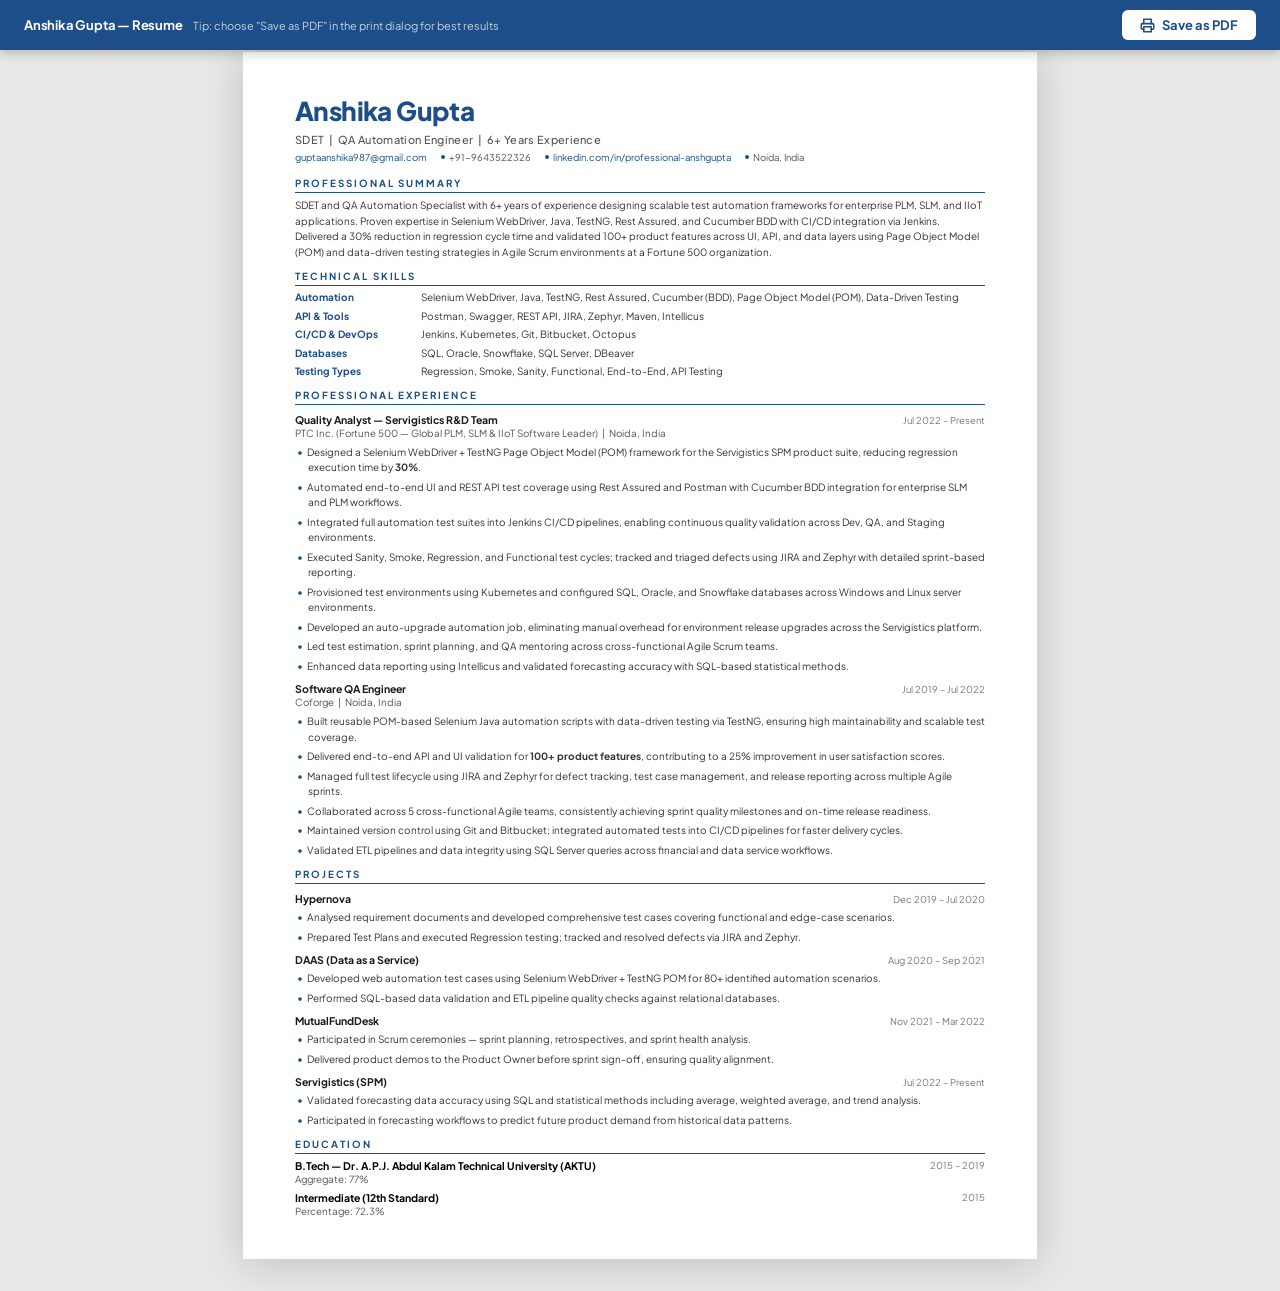
==== assets/resume/resume-print.html @ cdb739ea "intial commit" ====
<!DOCTYPE html>
<html lang="en">
<head>
  <meta charset="UTF-8" />
  <meta name="viewport" content="width=device-width, initial-scale=1.0" />
  <title>Anshika Gupta – Resume</title>
  <style>
    /* ── Screen preview ───────────────────────────────────────────── */
    @import url('https://fonts.googleapis.com/css2?family=Plus+Jakarta+Sans:wght@400;500;600;700;800&display=swap');

    *, *::before, *::after { box-sizing: border-box; margin: 0; padding: 0; }

    body {
      font-family: 'Plus Jakarta Sans', 'Inter', Arial, sans-serif;
      background: #e8e8e8;
      display: flex;
      justify-content: center;
      padding: 2rem 1rem;
    }

    .page {
      background: #ffffff;
      width: 794px;
      min-height: 1123px;
      padding: 42px 52px;
      box-shadow: 0 4px 40px rgba(0,0,0,0.18);
    }

    /* ── Typography ─────────────────────────────────────────────────── */
    h1   { font-size: 26px; font-weight: 800; color: #1d4e89; letter-spacing: -0.6px; }
    h2   { font-size: 11px; font-weight: 500; color: #555; margin-top: 6px; letter-spacing: 0.03em; }
    h3   { font-size: 10.5px; font-weight: 700; color: #1a1a1a; letter-spacing: -0.01em; }
    h4   { font-size: 9.8px;  font-weight: 700; color: #1d4e89; margin-top: 10px; letter-spacing: 0.2em; text-transform: uppercase; padding-bottom: 3px; border-bottom: 1.5px solid #1d4e89; }
    p    { font-size: 10px; color: #333; line-height: 1.55; }
    ul   { padding-left: 0; list-style: none; }
    li   { font-size: 10px; color: #333; line-height: 1.55; padding-left: 1.25em; text-indent: -1.1em; margin-bottom: 2px; }
    li::before { content: "•"; color: #1d4e89; margin-right: 0.4em; font-size: 11px; }
    a    { color: #1d4e89; text-decoration: none; }

    /* ── Header block ───────────────────────────────────────────────── */
    .header { margin-bottom: 14px; }
    .contact-line {
      font-size: 9.5px;
      color: #555;
      margin-top: 5px;
      display: flex;
      flex-wrap: wrap;
      gap: 6px 14px;
      align-items: center;
    }
    .contact-line span,
    .contact-line a { display: inline-flex; align-items: center; gap: 4px; }
    .contact-line a { color: #1d4e89; text-decoration: none; }
    .contact-line a:hover { text-decoration: underline; }
    .contact-line span::before,
    .contact-line a::before { content: ""; width: 4px; height: 4px; border-radius: 50%; background: #1d4e89; }
    .contact-line span:first-child::before,
    .contact-line a:first-child::before { display: none; }
    @media print {
      .contact-line a { color: #1d4e89; text-decoration: none; }
    }

    /* ── Section headings ───────────────────────────────────────────── */
    section { margin-top: 12px; }
    section + section { margin-top: 10px; }

    /* ── Summary ────────────────────────────────────────────────────── */
    .summary p { margin-top: 5px; }

    /* ── Skills ─────────────────────────────────────────────────────── */
    .skill-row { display: flex; gap: 6px; margin-top: 4px; font-size: 10px; line-height: 1.45; }
    .skill-label { font-weight: 700; color: #1d4e89; white-space: nowrap; min-width: 120px; }
    .skill-val { color: #333; }

    /* ── Experience / Projects ───────────────────────────────────────── */
    .job { margin-top: 8px; }
    .job-header { display: flex; justify-content: space-between; align-items: baseline; }
    .job-title { font-size: 10.5px; font-weight: 700; color: #1a1a1a; }
    .job-dates { font-size: 9.5px; color: #777; white-space: nowrap; }
    .job-company { font-size: 9.8px; color: #555; margin: 1px 0 4px; }
    .job ul { margin-top: 3px; }

    /* ── Education ───────────────────────────────────────────────────── */
    .edu-row { display: flex; justify-content: space-between; margin-top: 5px; }
    .edu-degree { font-size: 10.5px; font-weight: 700; }
    .edu-year   { font-size: 9.5px; color: #777; }
    .edu-detail { font-size: 9.8px; color: #555; margin-top: 1px; }

    /* ── Print bar ──────────────────────────────────────────────────── */
    .print-bar {
      position: fixed;
      top: 0; left: 0; right: 0;
      z-index: 999;
      background: #1d4e89;
      color: #fff;
      display: flex;
      align-items: center;
      justify-content: space-between;
      padding: 10px 24px;
      font-family: 'Plus Jakarta Sans', 'Inter', Arial, sans-serif;
      font-size: 13px;
      box-shadow: 0 2px 12px rgba(0,0,0,0.25);
    }
    .print-bar strong { font-weight: 700; letter-spacing: -0.2px; }
    .print-bar small  { opacity: 0.75; font-size: 11px; margin-left: 10px; }
    .print-btn {
      background: #fff;
      color: #1d4e89;
      border: none;
      border-radius: 6px;
      padding: 7px 18px;
      font-size: 13px;
      font-weight: 700;
      font-family: inherit;
      cursor: pointer;
      display: flex;
      align-items: center;
      gap: 7px;
      transition: background 0.15s;
    }
    .print-btn:hover { background: #e8f0fb; }
    body { padding-top: 52px; }

    /* ── Print rules ─────────────────────────────────────────────────── */
    @media print {
      body     { background: #fff; padding: 0; }
      .page    { width: 100%; min-height: unset; padding: 18mm 20mm; box-shadow: none; }
      @page    { size: A4; margin: 0; }
      section  { break-inside: avoid; }
      .job     { break-inside: avoid; }
      .print-bar { display: none; }
    }
  </style>
</head>
<body>
<div class="print-bar">
  <div><strong>Anshika Gupta — Resume</strong><small>Tip: choose&nbsp;"Save as PDF"&nbsp;in the print dialog for best results</small></div>
  <button class="print-btn" onclick="window.print()">
    <svg width="15" height="15" viewBox="0 0 24 24" fill="none" stroke="currentColor" stroke-width="2.5" stroke-linecap="round" stroke-linejoin="round"><polyline points="6 9 6 2 18 2 18 9"/><path d="M6 18H4a2 2 0 0 1-2-2v-5a2 2 0 0 1 2-2h16a2 2 0 0 1 2 2v5a2 2 0 0 1-2 2h-2"/><rect x="6" y="14" width="12" height="8"/></svg>
    Save as PDF
  </button>
</div>
<div class="page">

  <!-- ── HEADER ─────────────────────────────────────────────────────── -->
  <div class="header">
    <h1>Anshika Gupta</h1>
    <h2>SDET &nbsp;|&nbsp; QA Automation Engineer &nbsp;|&nbsp; 6+ Years Experience</h2>
    <div class="contact-line">
      <a href="mailto:guptaanshika987@gmail.com">guptaanshika987@gmail.com</a>
      <span>+91-9643522326</span>
      <a href="https://www.linkedin.com/in/professional-anshgupta" target="_blank" rel="noreferrer">linkedin.com/in/professional-anshgupta</a>
      <span>Noida, India</span>
    </div>
  </div>

  <!-- ── PROFESSIONAL SUMMARY ──────────────────────────────────────── -->
  <section class="summary">
    <h4>Professional Summary</h4>
    <p>
      SDET and QA Automation Specialist with 6+ years of experience designing scalable test automation frameworks for
      enterprise PLM, SLM, and IIoT applications. Proven expertise in Selenium WebDriver, Java, TestNG, Rest Assured,
      and Cucumber BDD with CI/CD integration via Jenkins. Delivered a 30% reduction in regression cycle time and validated
      100+ product features across UI, API, and data layers using Page Object Model (POM) and data-driven testing
      strategies in Agile Scrum environments at a Fortune 500 organization.
    </p>
  </section>

  <!-- ── TECHNICAL SKILLS ───────────────────────────────────────────── -->
  <section>
    <h4>Technical Skills</h4>
    <div class="skill-row"><span class="skill-label">Automation</span><span class="skill-val">Selenium WebDriver, Java, TestNG, Rest Assured, Cucumber (BDD), Page Object Model (POM), Data-Driven Testing</span></div>
    <div class="skill-row"><span class="skill-label">API &amp; Tools</span><span class="skill-val">Postman, Swagger, REST API, JIRA, Zephyr, Maven, Intellicus</span></div>
    <div class="skill-row"><span class="skill-label">CI/CD &amp; DevOps</span><span class="skill-val">Jenkins, Kubernetes, Git, Bitbucket, Octopus</span></div>
    <div class="skill-row"><span class="skill-label">Databases</span><span class="skill-val">SQL, Oracle, Snowflake, SQL Server, DBeaver</span></div>
    <div class="skill-row"><span class="skill-label">Testing Types</span><span class="skill-val">Regression, Smoke, Sanity, Functional, End-to-End, API Testing</span></div>
  </section>

  <!-- ── PROFESSIONAL EXPERIENCE ───────────────────────────────────── -->
  <section>
    <h4>Professional Experience</h4>

    <div class="job">
      <div class="job-header">
        <span class="job-title">Quality Analyst — Servigistics R&amp;D Team</span>
        <span class="job-dates">Jul 2022 – Present</span>
      </div>
      <div class="job-company">PTC Inc. (Fortune 500 — Global PLM, SLM &amp; IIoT Software Leader) &nbsp;|&nbsp; Noida, India</div>
      <ul>
        <li>Designed a Selenium WebDriver + TestNG Page Object Model (POM) framework for the Servigistics SPM product suite, reducing regression execution time by <strong>30%</strong>.</li>
        <li>Automated end-to-end UI and REST API test coverage using Rest Assured and Postman with Cucumber BDD integration for enterprise SLM and PLM workflows.</li>
        <li>Integrated full automation test suites into Jenkins CI/CD pipelines, enabling continuous quality validation across Dev, QA, and Staging environments.</li>
        <li>Executed Sanity, Smoke, Regression, and Functional test cycles; tracked and triaged defects using JIRA and Zephyr with detailed sprint-based reporting.</li>
        <li>Provisioned test environments using Kubernetes and configured SQL, Oracle, and Snowflake databases across Windows and Linux server environments.</li>
        <li>Developed an auto-upgrade automation job, eliminating manual overhead for environment release upgrades across the Servigistics platform.</li>
        <li>Led test estimation, sprint planning, and QA mentoring across cross-functional Agile Scrum teams.</li>
        <li>Enhanced data reporting using Intellicus and validated forecasting accuracy with SQL-based statistical methods.</li>
      </ul>
    </div>

    <div class="job">
      <div class="job-header">
        <span class="job-title">Software QA Engineer</span>
        <span class="job-dates">Jul 2019 – Jul 2022</span>
      </div>
      <div class="job-company">Coforge &nbsp;|&nbsp; Noida, India</div>
      <ul>
        <li>Built reusable POM-based Selenium Java automation scripts with data-driven testing via TestNG, ensuring high maintainability and scalable test coverage.</li>
        <li>Delivered end-to-end API and UI validation for <strong>100+ product features</strong>, contributing to a 25% improvement in user satisfaction scores.</li>
        <li>Managed full test lifecycle using JIRA and Zephyr for defect tracking, test case management, and release reporting across multiple Agile sprints.</li>
        <li>Collaborated across 5 cross-functional Agile teams, consistently achieving sprint quality milestones and on-time release readiness.</li>
        <li>Maintained version control using Git and Bitbucket; integrated automated tests into CI/CD pipelines for faster delivery cycles.</li>
        <li>Validated ETL pipelines and data integrity using SQL Server queries across financial and data service workflows.</li>
      </ul>
    </div>
  </section>

  <!-- ── PROJECTS ───────────────────────────────────────────────────── -->
  <section>
    <h4>Projects</h4>

    <div class="job">
      <div class="job-header">
        <span class="job-title">Hypernova</span>
        <span class="job-dates">Dec 2019 – Jul 2020</span>
      </div>
      <ul>
        <li>Analysed requirement documents and developed comprehensive test cases covering functional and edge-case scenarios.</li>
        <li>Prepared Test Plans and executed Regression testing; tracked and resolved defects via JIRA and Zephyr.</li>
      </ul>
    </div>

    <div class="job">
      <div class="job-header">
        <span class="job-title">DAAS (Data as a Service)</span>
        <span class="job-dates">Aug 2020 – Sep 2021</span>
      </div>
      <ul>
        <li>Developed web automation test cases using Selenium WebDriver + TestNG POM for 80+ identified automation scenarios.</li>
        <li>Performed SQL-based data validation and ETL pipeline quality checks against relational databases.</li>
      </ul>
    </div>

    <div class="job">
      <div class="job-header">
        <span class="job-title">MutualFundDesk</span>
        <span class="job-dates">Nov 2021 – Mar 2022</span>
      </div>
      <ul>
        <li>Participated in Scrum ceremonies — sprint planning, retrospectives, and sprint health analysis.</li>
        <li>Delivered product demos to the Product Owner before sprint sign-off, ensuring quality alignment.</li>
      </ul>
    </div>

    <div class="job">
      <div class="job-header">
        <span class="job-title">Servigistics (SPM)</span>
        <span class="job-dates">Jul 2022 – Present</span>
      </div>
      <ul>
        <li>Validated forecasting data accuracy using SQL and statistical methods including average, weighted average, and trend analysis.</li>
        <li>Participated in forecasting workflows to predict future product demand from historical data patterns.</li>
      </ul>
    </div>
  </section>

  <!-- ── EDUCATION ──────────────────────────────────────────────────── -->
  <section>
    <h4>Education</h4>

    <div class="edu-row">
      <span class="edu-degree">B.Tech — Dr. A.P.J. Abdul Kalam Technical University (AKTU)</span>
      <span class="edu-year">2015 – 2019</span>
    </div>
    <div class="edu-detail">Aggregate: 77%</div>

    <div class="edu-row" style="margin-top:6px">
      <span class="edu-degree">Intermediate (12th Standard)</span>
      <span class="edu-year">2015</span>
    </div>
    <div class="edu-detail">Percentage: 72.3%</div>
  </section>

</div><!-- /page -->

<script>
  // Auto-open print dialog if visited with ?print=1
  if (new URLSearchParams(location.search).get('print') === '1') window.print();
</script>
</body>
</html>
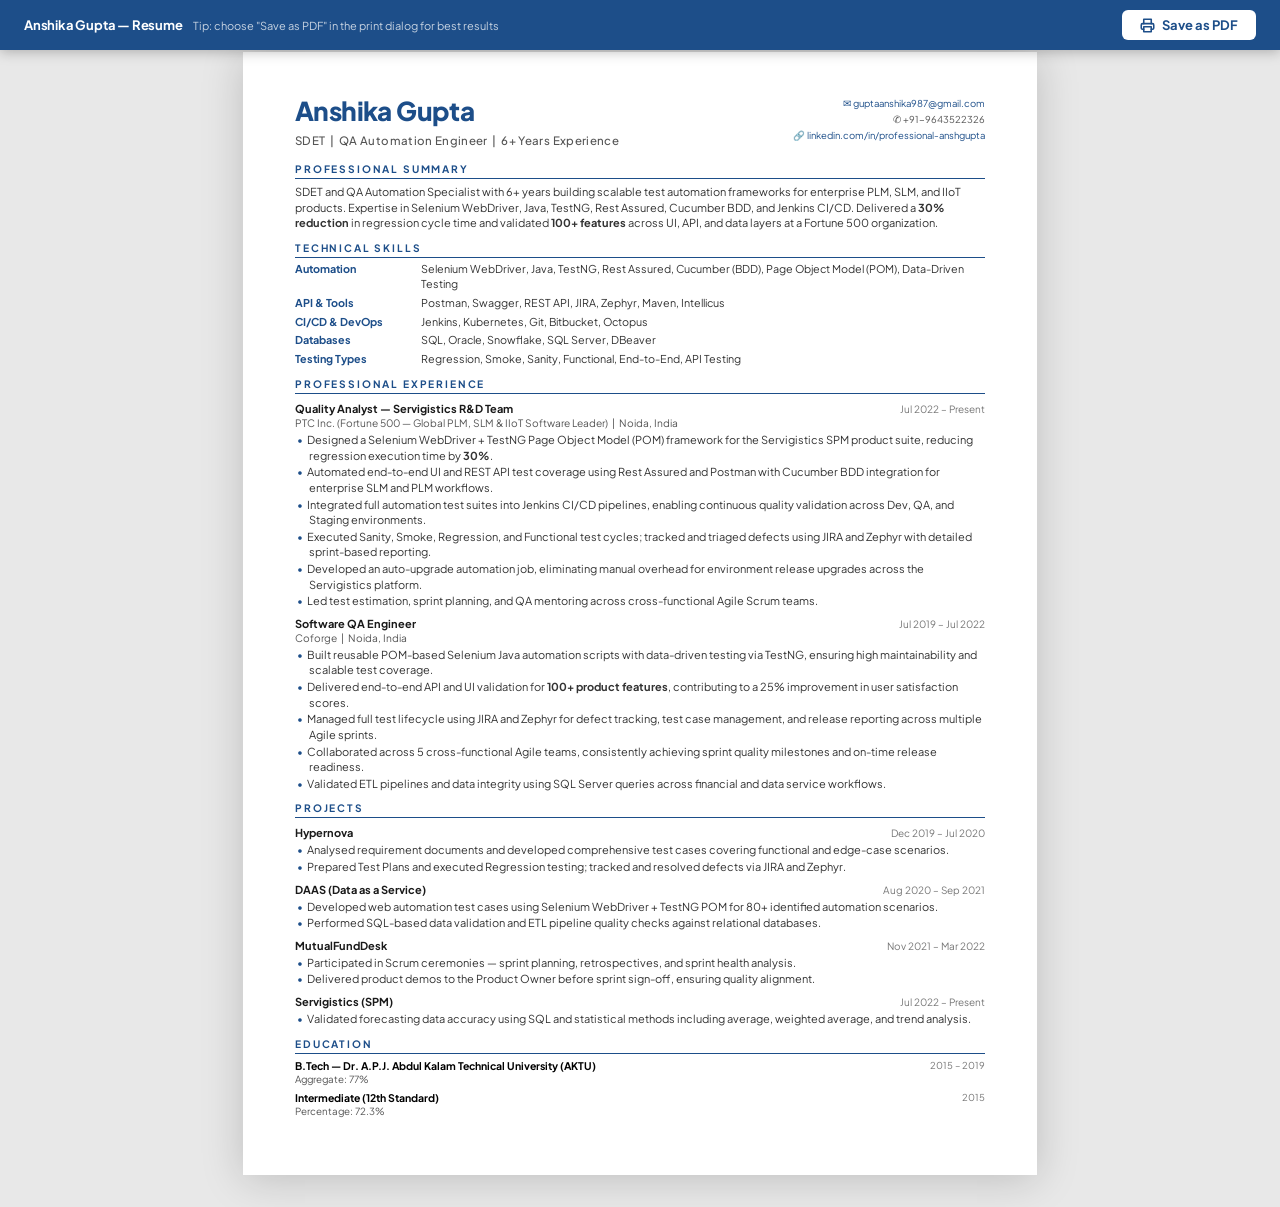
==== commit 6654fec9: "info update" ====
--- a/assets/resume/resume-print.html
+++ b/assets/resume/resume-print.html
@@ -28,36 +28,44 @@
 
     /* ── Typography ─────────────────────────────────────────────────── */
     h1   { font-size: 26px; font-weight: 800; color: #1d4e89; letter-spacing: -0.6px; }
-    h2   { font-size: 11px; font-weight: 500; color: #555; margin-top: 6px; letter-spacing: 0.03em; }
-    h3   { font-size: 10.5px; font-weight: 700; color: #1a1a1a; letter-spacing: -0.01em; }
-    h4   { font-size: 9.8px;  font-weight: 700; color: #1d4e89; margin-top: 10px; letter-spacing: 0.2em; text-transform: uppercase; padding-bottom: 3px; border-bottom: 1.5px solid #1d4e89; }
-    p    { font-size: 10px; color: #333; line-height: 1.55; }
+    h2   { font-size: 11.5px; font-weight: 500; color: #555; margin-top: 6px; letter-spacing: 0.03em; }
+    h3   { font-size: 11px; font-weight: 700; color: #1a1a1a; letter-spacing: -0.01em; }
+    h4   { font-size: 10.2px;  font-weight: 700; color: #1d4e89; margin-top: 9px; letter-spacing: 0.18em; text-transform: uppercase; padding-bottom: 3px; border-bottom: 1.5px solid #1d4e89; }
+    p    { font-size: 11px; color: #333; line-height: 1.42; }
     ul   { padding-left: 0; list-style: none; }
-    li   { font-size: 10px; color: #333; line-height: 1.55; padding-left: 1.25em; text-indent: -1.1em; margin-bottom: 2px; }
+    li   { font-size: 11px; color: #333; line-height: 1.42; padding-left: 1.25em; text-indent: -1.1em; margin-bottom: 1px; }
     li::before { content: "•"; color: #1d4e89; margin-right: 0.4em; font-size: 11px; }
     a    { color: #1d4e89; text-decoration: none; }
 
     /* ── Header block ───────────────────────────────────────────────── */
-    .header { margin-bottom: 14px; }
-    .contact-line {
+    .header {
+      display: flex;
+      justify-content: space-between;
+      align-items: flex-start;
+      margin-bottom: 14px;
+    }
+    .header-left { flex: 1; }
+    .header-contact {
+      display: flex;
+      flex-direction: column;
+      align-items: flex-end;
+      gap: 4px;
+      text-align: right;
+      padding-top: 3px;
+    }
+    .header-contact a,
+    .header-contact span {
       font-size: 9.5px;
       color: #555;
-      margin-top: 5px;
-      display: flex;
-      flex-wrap: wrap;
-      gap: 6px 14px;
+      display: inline-flex;
       align-items: center;
-    }
-    .contact-line span,
-    .contact-line a { display: inline-flex; align-items: center; gap: 4px; }
-    .contact-line a { color: #1d4e89; text-decoration: none; }
-    .contact-line a:hover { text-decoration: underline; }
-    .contact-line span::before,
-    .contact-line a::before { content: ""; width: 4px; height: 4px; border-radius: 50%; background: #1d4e89; }
-    .contact-line span:first-child::before,
-    .contact-line a:first-child::before { display: none; }
+      gap: 4px;
+      white-space: nowrap;
+    }
+    .header-contact a { color: #1d4e89; text-decoration: none; }
+    .header-contact a:hover { text-decoration: underline; }
     @media print {
-      .contact-line a { color: #1d4e89; text-decoration: none; }
+      .header-contact a { color: #1d4e89; text-decoration: none; }
     }
 
     /* ── Section headings ───────────────────────────────────────────── */
@@ -68,16 +76,16 @@
     .summary p { margin-top: 5px; }
 
     /* ── Skills ─────────────────────────────────────────────────────── */
-    .skill-row { display: flex; gap: 6px; margin-top: 4px; font-size: 10px; line-height: 1.45; }
+    .skill-row { display: flex; gap: 6px; margin-top: 4px; font-size: 10.8px; line-height: 1.38; }
     .skill-label { font-weight: 700; color: #1d4e89; white-space: nowrap; min-width: 120px; }
     .skill-val { color: #333; }
 
     /* ── Experience / Projects ───────────────────────────────────────── */
     .job { margin-top: 8px; }
     .job-header { display: flex; justify-content: space-between; align-items: baseline; }
-    .job-title { font-size: 10.5px; font-weight: 700; color: #1a1a1a; }
-    .job-dates { font-size: 9.5px; color: #777; white-space: nowrap; }
-    .job-company { font-size: 9.8px; color: #555; margin: 1px 0 4px; }
+    .job-title { font-size: 11px; font-weight: 700; color: #1a1a1a; }
+    .job-dates { font-size: 10px; color: #777; white-space: nowrap; }
+    .job-company { font-size: 10.2px; color: #555; margin: 1px 0 3px; }
     .job ul { margin-top: 3px; }
 
     /* ── Education ───────────────────────────────────────────────────── */
@@ -123,12 +131,23 @@
 
     /* ── Print rules ─────────────────────────────────────────────────── */
     @media print {
-      body     { background: #fff; padding: 0; }
-      .page    { width: 100%; min-height: unset; padding: 18mm 20mm; box-shadow: none; }
-      @page    { size: A4; margin: 0; }
-      section  { break-inside: avoid; }
-      .job     { break-inside: avoid; }
-      .print-bar { display: none; }
+      @page    { size: A4 portrait; margin: 0; }
+      html, body { margin: 0; padding: 0; background: #fff; width: 210mm; }
+      body     { padding: 0; display: block; }
+      .page    {
+        width: 210mm;
+        height: 297mm;
+        max-height: 297mm;
+        padding: 10mm 14mm;
+        box-shadow: none;
+        overflow: hidden;
+        margin: 0;
+      }
+      section        { margin-top: 7px; }
+      section + section { margin-top: 6px; }
+      .job           { margin-top: 5px; }
+      .header        { margin-bottom: 10px; }
+      .print-bar     { display: none; }
     }
   </style>
 </head>
@@ -144,13 +163,14 @@
 
   <!-- ── HEADER ─────────────────────────────────────────────────────── -->
   <div class="header">
-    <h1>Anshika Gupta</h1>
-    <h2>SDET &nbsp;|&nbsp; QA Automation Engineer &nbsp;|&nbsp; 6+ Years Experience</h2>
-    <div class="contact-line">
-      <a href="mailto:guptaanshika987@gmail.com">guptaanshika987@gmail.com</a>
-      <span>+91-9643522326</span>
-      <a href="https://www.linkedin.com/in/professional-anshgupta" target="_blank" rel="noreferrer">linkedin.com/in/professional-anshgupta</a>
-      <span>Noida, India</span>
+    <div class="header-left">
+      <h1>Anshika Gupta</h1>
+      <h2>SDET &nbsp;|&nbsp; QA Automation Engineer &nbsp;|&nbsp; 6+ Years Experience</h2>
+    </div>
+    <div class="header-contact">
+      <a href="mailto:guptaanshika987@gmail.com">&#9993;&nbsp;guptaanshika987@gmail.com</a>
+      <span>&#9990;&nbsp;+91-9643522326</span>
+      <a href="https://www.linkedin.com/in/professional-anshgupta" target="_blank" rel="noreferrer">&#128279;&nbsp;linkedin.com/in/professional-anshgupta</a>
     </div>
   </div>
 
@@ -158,11 +178,9 @@
   <section class="summary">
     <h4>Professional Summary</h4>
     <p>
-      SDET and QA Automation Specialist with 6+ years of experience designing scalable test automation frameworks for
-      enterprise PLM, SLM, and IIoT applications. Proven expertise in Selenium WebDriver, Java, TestNG, Rest Assured,
-      and Cucumber BDD with CI/CD integration via Jenkins. Delivered a 30% reduction in regression cycle time and validated
-      100+ product features across UI, API, and data layers using Page Object Model (POM) and data-driven testing
-      strategies in Agile Scrum environments at a Fortune 500 organization.
+      SDET and QA Automation Specialist with 6+ years building scalable test automation frameworks for enterprise PLM, SLM, and IIoT products.
+      Expertise in Selenium WebDriver, Java, TestNG, Rest Assured, Cucumber BDD, and Jenkins CI/CD. Delivered a <strong>30% reduction</strong> in regression cycle time
+      and validated <strong>100+ features</strong> across UI, API, and data layers at a Fortune 500 organization.
     </p>
   </section>
 
@@ -191,10 +209,8 @@
         <li>Automated end-to-end UI and REST API test coverage using Rest Assured and Postman with Cucumber BDD integration for enterprise SLM and PLM workflows.</li>
         <li>Integrated full automation test suites into Jenkins CI/CD pipelines, enabling continuous quality validation across Dev, QA, and Staging environments.</li>
         <li>Executed Sanity, Smoke, Regression, and Functional test cycles; tracked and triaged defects using JIRA and Zephyr with detailed sprint-based reporting.</li>
-        <li>Provisioned test environments using Kubernetes and configured SQL, Oracle, and Snowflake databases across Windows and Linux server environments.</li>
         <li>Developed an auto-upgrade automation job, eliminating manual overhead for environment release upgrades across the Servigistics platform.</li>
         <li>Led test estimation, sprint planning, and QA mentoring across cross-functional Agile Scrum teams.</li>
-        <li>Enhanced data reporting using Intellicus and validated forecasting accuracy with SQL-based statistical methods.</li>
       </ul>
     </div>
 
@@ -209,7 +225,6 @@
         <li>Delivered end-to-end API and UI validation for <strong>100+ product features</strong>, contributing to a 25% improvement in user satisfaction scores.</li>
         <li>Managed full test lifecycle using JIRA and Zephyr for defect tracking, test case management, and release reporting across multiple Agile sprints.</li>
         <li>Collaborated across 5 cross-functional Agile teams, consistently achieving sprint quality milestones and on-time release readiness.</li>
-        <li>Maintained version control using Git and Bitbucket; integrated automated tests into CI/CD pipelines for faster delivery cycles.</li>
         <li>Validated ETL pipelines and data integrity using SQL Server queries across financial and data service workflows.</li>
       </ul>
     </div>
@@ -259,7 +274,6 @@
       </div>
       <ul>
         <li>Validated forecasting data accuracy using SQL and statistical methods including average, weighted average, and trend analysis.</li>
-        <li>Participated in forecasting workflows to predict future product demand from historical data patterns.</li>
       </ul>
     </div>
   </section>
